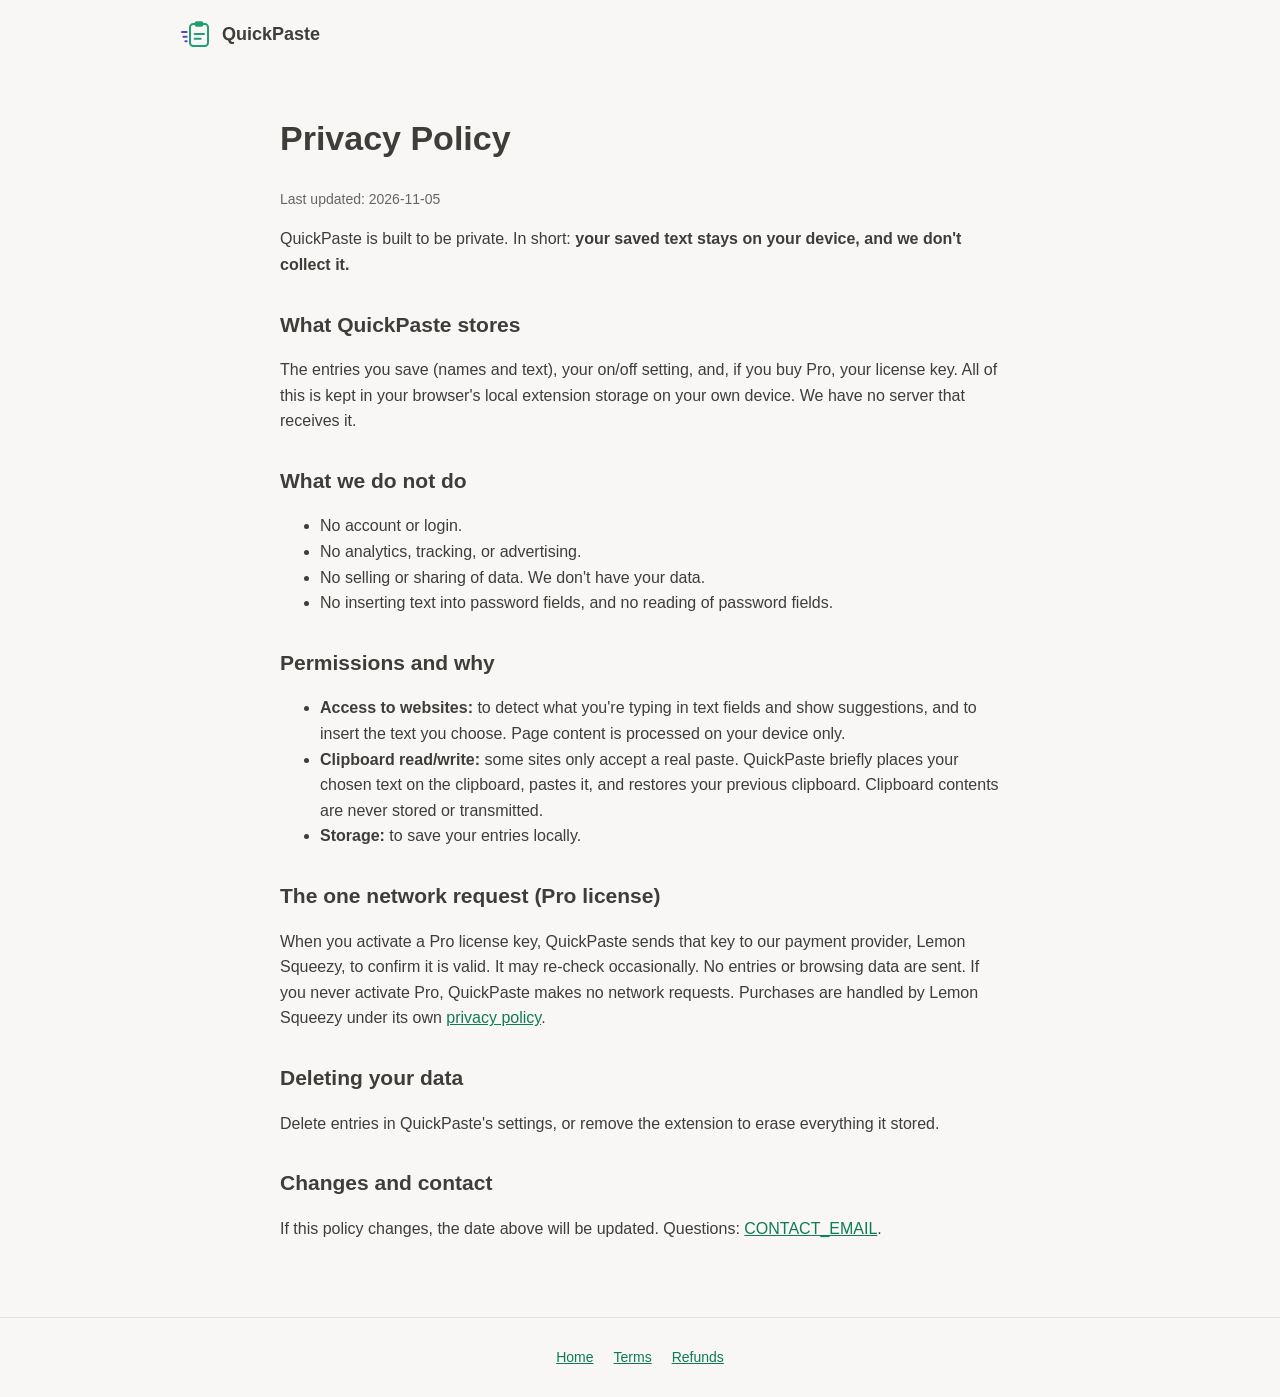
==== privacy.html @ 6c41e4d8 "Initial QuickPaste landing site Co-Authored-By: Claude Sonnet 5.5 <noreply@anthropic.com>" ====
<!doctype html>
<html lang="en"><head><meta charset="utf-8"><meta name="viewport" content="width=device-width,initial-scale=1">
<title>Privacy Policy · QuickPaste</title><link rel="icon" href="icon.png"><link rel="stylesheet" href="style.css"></head>
<body><div class="wrap">
<nav><a class="brand" href="./"><img src="logo.svg" alt="">QuickPaste</a></nav>
<div class="doc">
<h1>Privacy Policy</h1>
<p class="updated">Last updated: 2026-11-05</p>
<p>QuickPaste is built to be private. In short: <strong>your saved text stays on your device, and we don't collect it.</strong></p>

<h2>What QuickPaste stores</h2>
<p>The entries you save (names and text), your on/off setting, and, if you buy Pro, your license key. All of this is kept in your browser's local extension storage on your own device. We have no server that receives it.</p>

<h2>What we do not do</h2>
<ul>
<li>No account or login.</li>
<li>No analytics, tracking, or advertising.</li>
<li>No selling or sharing of data. We don't have your data.</li>
<li>No inserting text into password fields, and no reading of password fields.</li>
</ul>

<h2>Permissions and why</h2>
<ul>
<li><strong>Access to websites:</strong> to detect what you're typing in text fields and show suggestions, and to insert the text you choose. Page content is processed on your device only.</li>
<li><strong>Clipboard read/write:</strong> some sites only accept a real paste. QuickPaste briefly places your chosen text on the clipboard, pastes it, and restores your previous clipboard. Clipboard contents are never stored or transmitted.</li>
<li><strong>Storage:</strong> to save your entries locally.</li>
</ul>

<h2>The one network request (Pro license)</h2>
<p>When you activate a Pro license key, QuickPaste sends that key to our payment provider, Lemon Squeezy, to confirm it is valid. It may re-check occasionally. No entries or browsing data are sent. If you never activate Pro, QuickPaste makes no network requests. Purchases are handled by Lemon Squeezy under its own <a href="https://www.lemonsqueezy.com/privacy">privacy policy</a>.</p>

<h2>Deleting your data</h2>
<p>Delete entries in QuickPaste's settings, or remove the extension to erase everything it stored.</p>

<h2>Changes and contact</h2>
<p>If this policy changes, the date above will be updated. Questions: <a href="mailto:CONTACT_EMAIL">CONTACT_EMAIL</a>.</p>
</div></div>
<footer><a href="./">Home</a><a href="terms.html">Terms</a><a href="refund.html">Refunds</a></footer>
</body></html>
---- style.css ----
:root{--teal:#1D9E75;--teal-hover:#178562;--teal-text:#0F7A59;--tint:#E1F5EE;--purple:#534AB7;--text:#3D3D3A;--text2:#666;--bg:#F9F7F5;--surface:#fff;--border:#E0E0DC;--radius:12px}
@media (prefers-color-scheme:dark){:root{--teal:#2BB88A;--teal-hover:#4CCBA1;--teal-text:#4CCBA1;--tint:rgba(43,184,138,.16);--purple:#8F88E8;--text:#ECEBE6;--text2:#B4B3AC;--bg:#1C1C1A;--surface:#262624;--border:#3F3F3B}}
*{box-sizing:border-box}
body{margin:0;font:16px/1.6 -apple-system,BlinkMacSystemFont,"Segoe UI",Roboto,sans-serif;background:var(--bg);color:var(--text)}
a{color:var(--teal-text)}
.wrap{max-width:960px;margin:0 auto;padding:0 20px}
nav{display:flex;align-items:center;justify-content:space-between;padding:18px 0}
nav .brand{display:flex;align-items:center;gap:10px;font-weight:700;font-size:18px;color:var(--text);text-decoration:none}
nav .brand img{width:32px;height:32px}
nav .links a{margin-left:18px;text-decoration:none;color:var(--text2);font-size:15px}
.hero{text-align:center;padding:48px 0 32px}
.hero h1{font-size:clamp(32px,6vw,52px);line-height:1.15;margin:0 0 16px}
.hero h1 span{color:var(--teal-text)}
.hero p{font-size:19px;color:var(--text2);max-width:620px;margin:0 auto 28px}
.btn{display:inline-block;padding:13px 26px;border-radius:8px;background:#0F7A59;color:#fff;font-weight:600;text-decoration:none;border:0}
.btn:hover{background:#0b6248}
.btn.alt{background:transparent;color:var(--teal-text);border:1.5px solid var(--teal)}
.note{font-size:14px;color:var(--text2);margin-top:14px}
.demo{background:var(--surface);border:1px solid var(--border);border-radius:var(--radius);padding:24px;max-width:520px;margin:36px auto 0;text-align:left;box-shadow:0 4px 24px rgba(0,0,0,.08)}
.demo .field{border:1px solid var(--border);border-radius:8px;padding:10px 14px;font-size:16px;background:var(--bg)}
.demo .caret{display:inline-block;width:1px;height:1.1em;background:var(--text);vertical-align:text-bottom}
.demo .list{margin-top:8px;border:1px solid var(--border);border-radius:8px;overflow:hidden}
.demo .item{padding:10px 14px;font-size:14px;border-bottom:1px solid var(--border)}
.demo .item:last-child{border:0}
.demo .item.on{background:var(--tint)}
.demo .item b{display:block;font-size:14px}
.demo .item small{color:var(--text2)}
section{padding:44px 0}
h2{font-size:30px;text-align:center;margin:0 0 28px}
.grid{display:grid;grid-template-columns:repeat(auto-fit,minmax(210px,1fr));gap:16px}
.card{background:var(--surface);border:1px solid var(--border);border-radius:var(--radius);padding:22px}
.card h3{margin:0 0 6px;font-size:18px}
.card p{margin:0;color:var(--text2);font-size:15px}
.card .ico{font-size:28px;margin-bottom:8px}
.steps{counter-reset:s;display:grid;grid-template-columns:repeat(auto-fit,minmax(240px,1fr));gap:16px}
.steps .card::before{counter-increment:s;content:counter(s);display:inline-flex;width:30px;height:30px;border-radius:50%;background:var(--tint);color:var(--teal-text);font-weight:700;align-items:center;justify-content:center;margin-bottom:10px}
.pricing{display:grid;grid-template-columns:repeat(auto-fit,minmax(260px,1fr));gap:20px;max-width:700px;margin:0 auto}
.plan{background:var(--surface);border:1px solid var(--border);border-radius:var(--radius);padding:28px}
.plan.pro{border:2px solid var(--teal)}
.plan h3{margin:0}
.price{font-size:40px;font-weight:700;margin:6px 0}
.price small{font-size:15px;font-weight:400;color:var(--text2)}
.plan ul{padding-left:0;list-style:none;margin:16px 0 22px}
.plan li{padding:4px 0 4px 26px;position:relative;font-size:15px}
.plan li::before{content:"✓";position:absolute;left:0;color:var(--teal-text);font-weight:700}
details{background:var(--surface);border:1px solid var(--border);border-radius:var(--radius);padding:14px 18px;margin-bottom:10px}
summary{cursor:pointer;font-weight:600}
details p{color:var(--text2);margin:10px 0 0}
footer{border-top:1px solid var(--border);padding:28px 0;text-align:center;color:var(--text2);font-size:14px}
footer a{margin:0 10px}
.doc{max-width:720px;margin:0 auto;padding:20px 0 60px}
.doc h1{font-size:34px}
.doc h2{text-align:left;font-size:21px;margin:30px 0 8px}
.doc .updated{color:var(--text2);font-size:14px}
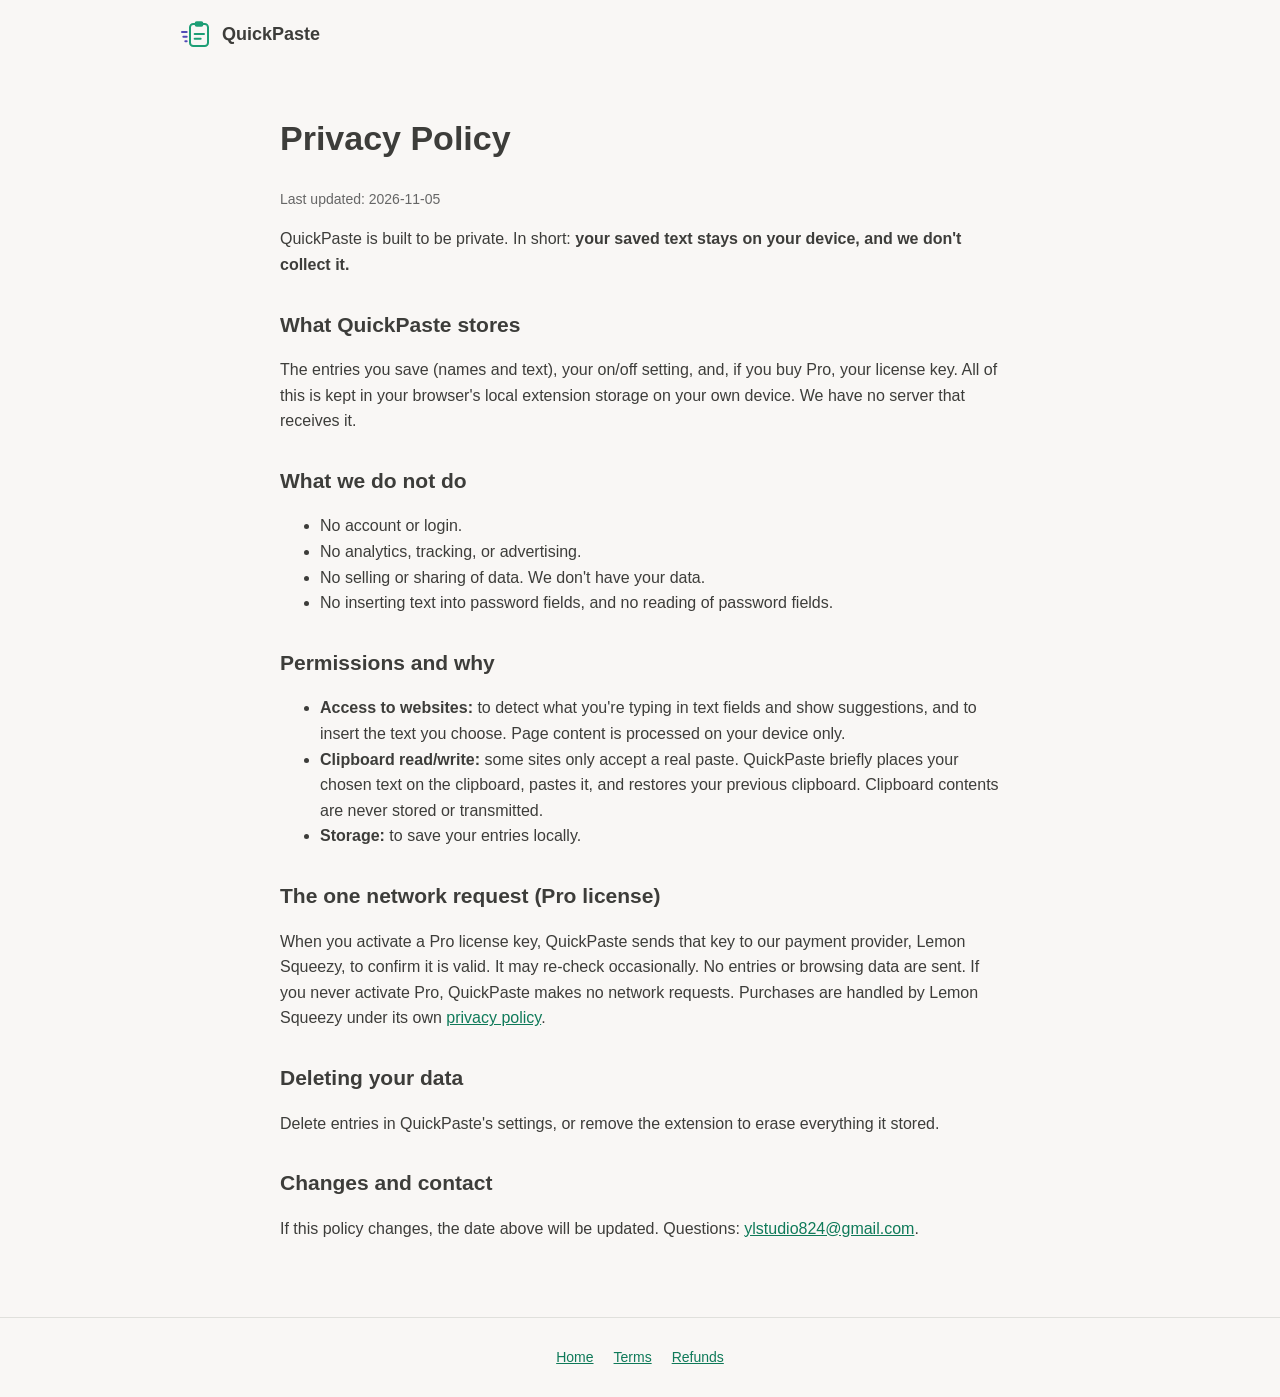
==== commit 32d56965: "Set contact email Co-Authored-By: Claude Sonnet 5.5 <noreply@anthropic.com>" ====
--- a/privacy.html
+++ b/privacy.html
@@ -33,7 +33,7 @@
 <p>Delete entries in QuickPaste's settings, or remove the extension to erase everything it stored.</p>
 
 <h2>Changes and contact</h2>
-<p>If this policy changes, the date above will be updated. Questions: <a href="mailto:CONTACT_EMAIL">CONTACT_EMAIL</a>.</p>
+<p>If this policy changes, the date above will be updated. Questions: <a href="mailto:ylstudio824@gmail.com">ylstudio824@gmail.com</a>.</p>
 </div></div>
 <footer><a href="./">Home</a><a href="terms.html">Terms</a><a href="refund.html">Refunds</a></footer>
 </body></html>
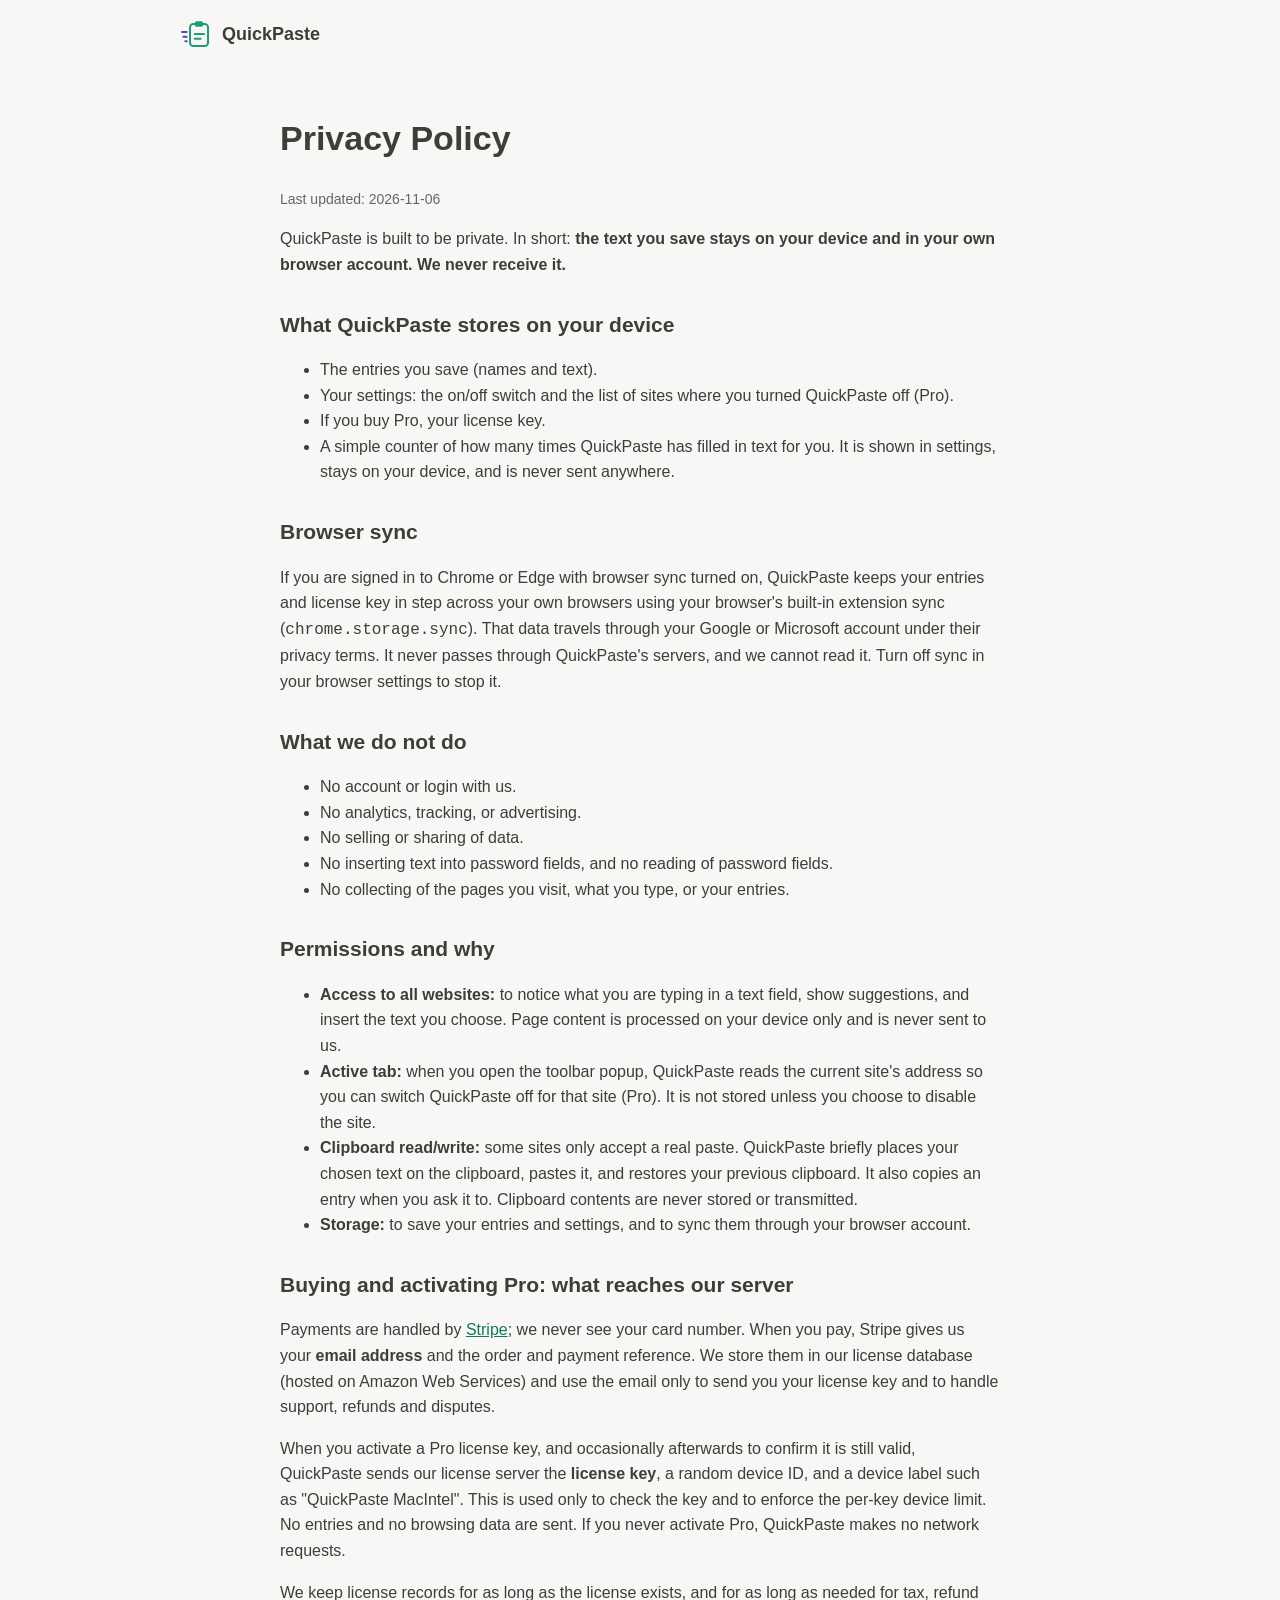
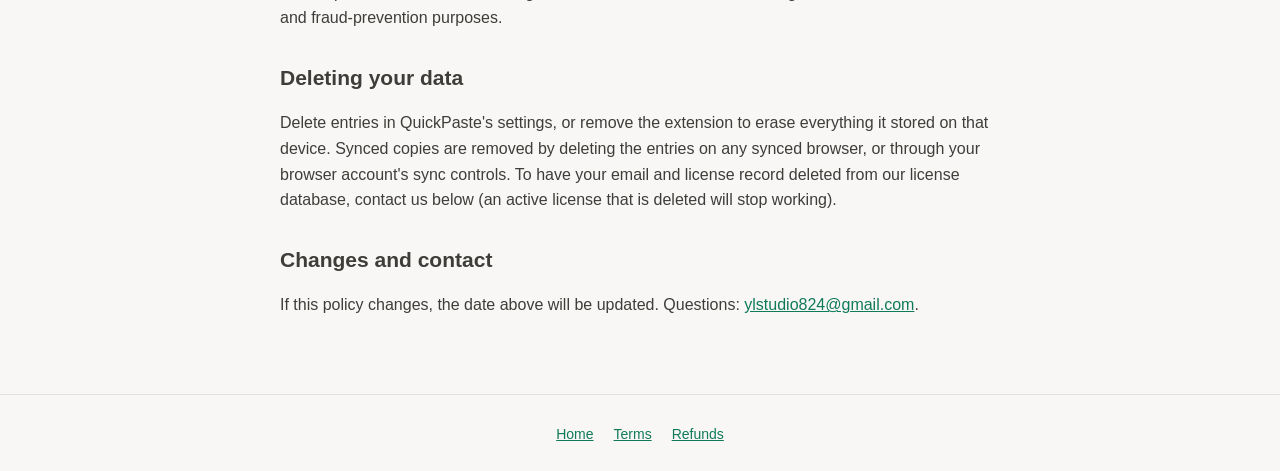
==== commit 4ea40c13: "Update privacy policy: Stripe, license server, browser sync, activeTab, usage counter Co-Authored-By" ====
--- a/privacy.html
+++ b/privacy.html
@@ -5,32 +5,44 @@
 <nav><a class="brand" href="./"><img src="logo.svg" alt="">QuickPaste</a></nav>
 <div class="doc">
 <h1>Privacy Policy</h1>
-<p class="updated">Last updated: 2026-11-05</p>
-<p>QuickPaste is built to be private. In short: <strong>your saved text stays on your device, and we don't collect it.</strong></p>
+<p class="updated">Last updated: 2026-11-06</p>
+<p>QuickPaste is built to be private. In short: <strong>the text you save stays on your device and in your own browser account. We never receive it.</strong></p>
 
-<h2>What QuickPaste stores</h2>
-<p>The entries you save (names and text), your on/off setting, and, if you buy Pro, your license key. All of this is kept in your browser's local extension storage on your own device. We have no server that receives it.</p>
+<h2>What QuickPaste stores on your device</h2>
+<ul>
+<li>The entries you save (names and text).</li>
+<li>Your settings: the on/off switch and the list of sites where you turned QuickPaste off (Pro).</li>
+<li>If you buy Pro, your license key.</li>
+<li>A simple counter of how many times QuickPaste has filled in text for you. It is shown in settings, stays on your device, and is never sent anywhere.</li>
+</ul>
+
+<h2>Browser sync</h2>
+<p>If you are signed in to Chrome or Edge with browser sync turned on, QuickPaste keeps your entries and license key in step across your own browsers using your browser's built-in extension sync (<code>chrome.storage.sync</code>). That data travels through your Google or Microsoft account under their privacy terms. It never passes through QuickPaste's servers, and we cannot read it. Turn off sync in your browser settings to stop it.</p>
 
 <h2>What we do not do</h2>
 <ul>
-<li>No account or login.</li>
+<li>No account or login with us.</li>
 <li>No analytics, tracking, or advertising.</li>
-<li>No selling or sharing of data. We don't have your data.</li>
+<li>No selling or sharing of data.</li>
 <li>No inserting text into password fields, and no reading of password fields.</li>
+<li>No collecting of the pages you visit, what you type, or your entries.</li>
 </ul>
 
 <h2>Permissions and why</h2>
 <ul>
-<li><strong>Access to websites:</strong> to detect what you're typing in text fields and show suggestions, and to insert the text you choose. Page content is processed on your device only.</li>
-<li><strong>Clipboard read/write:</strong> some sites only accept a real paste. QuickPaste briefly places your chosen text on the clipboard, pastes it, and restores your previous clipboard. Clipboard contents are never stored or transmitted.</li>
-<li><strong>Storage:</strong> to save your entries locally.</li>
+<li><strong>Access to all websites:</strong> to notice what you are typing in a text field, show suggestions, and insert the text you choose. Page content is processed on your device only and is never sent to us.</li>
+<li><strong>Active tab:</strong> when you open the toolbar popup, QuickPaste reads the current site's address so you can switch QuickPaste off for that site (Pro). It is not stored unless you choose to disable the site.</li>
+<li><strong>Clipboard read/write:</strong> some sites only accept a real paste. QuickPaste briefly places your chosen text on the clipboard, pastes it, and restores your previous clipboard. It also copies an entry when you ask it to. Clipboard contents are never stored or transmitted.</li>
+<li><strong>Storage:</strong> to save your entries and settings, and to sync them through your browser account.</li>
 </ul>
 
-<h2>The one network request (Pro license)</h2>
-<p>When you activate a Pro license key, QuickPaste sends that key to our payment provider, Lemon Squeezy, to confirm it is valid. It may re-check occasionally. No entries or browsing data are sent. If you never activate Pro, QuickPaste makes no network requests. Purchases are handled by Lemon Squeezy under its own <a href="https://www.lemonsqueezy.com/privacy">privacy policy</a>.</p>
+<h2>Buying and activating Pro: what reaches our server</h2>
+<p>Payments are handled by <a href="https://stripe.com/privacy">Stripe</a>; we never see your card number. When you pay, Stripe gives us your <strong>email address</strong> and the order and payment reference. We store them in our license database (hosted on Amazon Web Services) and use the email only to send you your license key and to handle support, refunds and disputes.</p>
+<p>When you activate a Pro license key, and occasionally afterwards to confirm it is still valid, QuickPaste sends our license server the <strong>license key</strong>, a random device ID, and a device label such as "QuickPaste MacIntel". This is used only to check the key and to enforce the per-key device limit. No entries and no browsing data are sent. If you never activate Pro, QuickPaste makes no network requests.</p>
+<p>We keep license records for as long as the license exists, and for as long as needed for tax, refund and fraud-prevention purposes.</p>
 
 <h2>Deleting your data</h2>
-<p>Delete entries in QuickPaste's settings, or remove the extension to erase everything it stored.</p>
+<p>Delete entries in QuickPaste's settings, or remove the extension to erase everything it stored on that device. Synced copies are removed by deleting the entries on any synced browser, or through your browser account's sync controls. To have your email and license record deleted from our license database, contact us below (an active license that is deleted will stop working).</p>
 
 <h2>Changes and contact</h2>
 <p>If this policy changes, the date above will be updated. Questions: <a href="mailto:ylstudio824@gmail.com">ylstudio824@gmail.com</a>.</p>
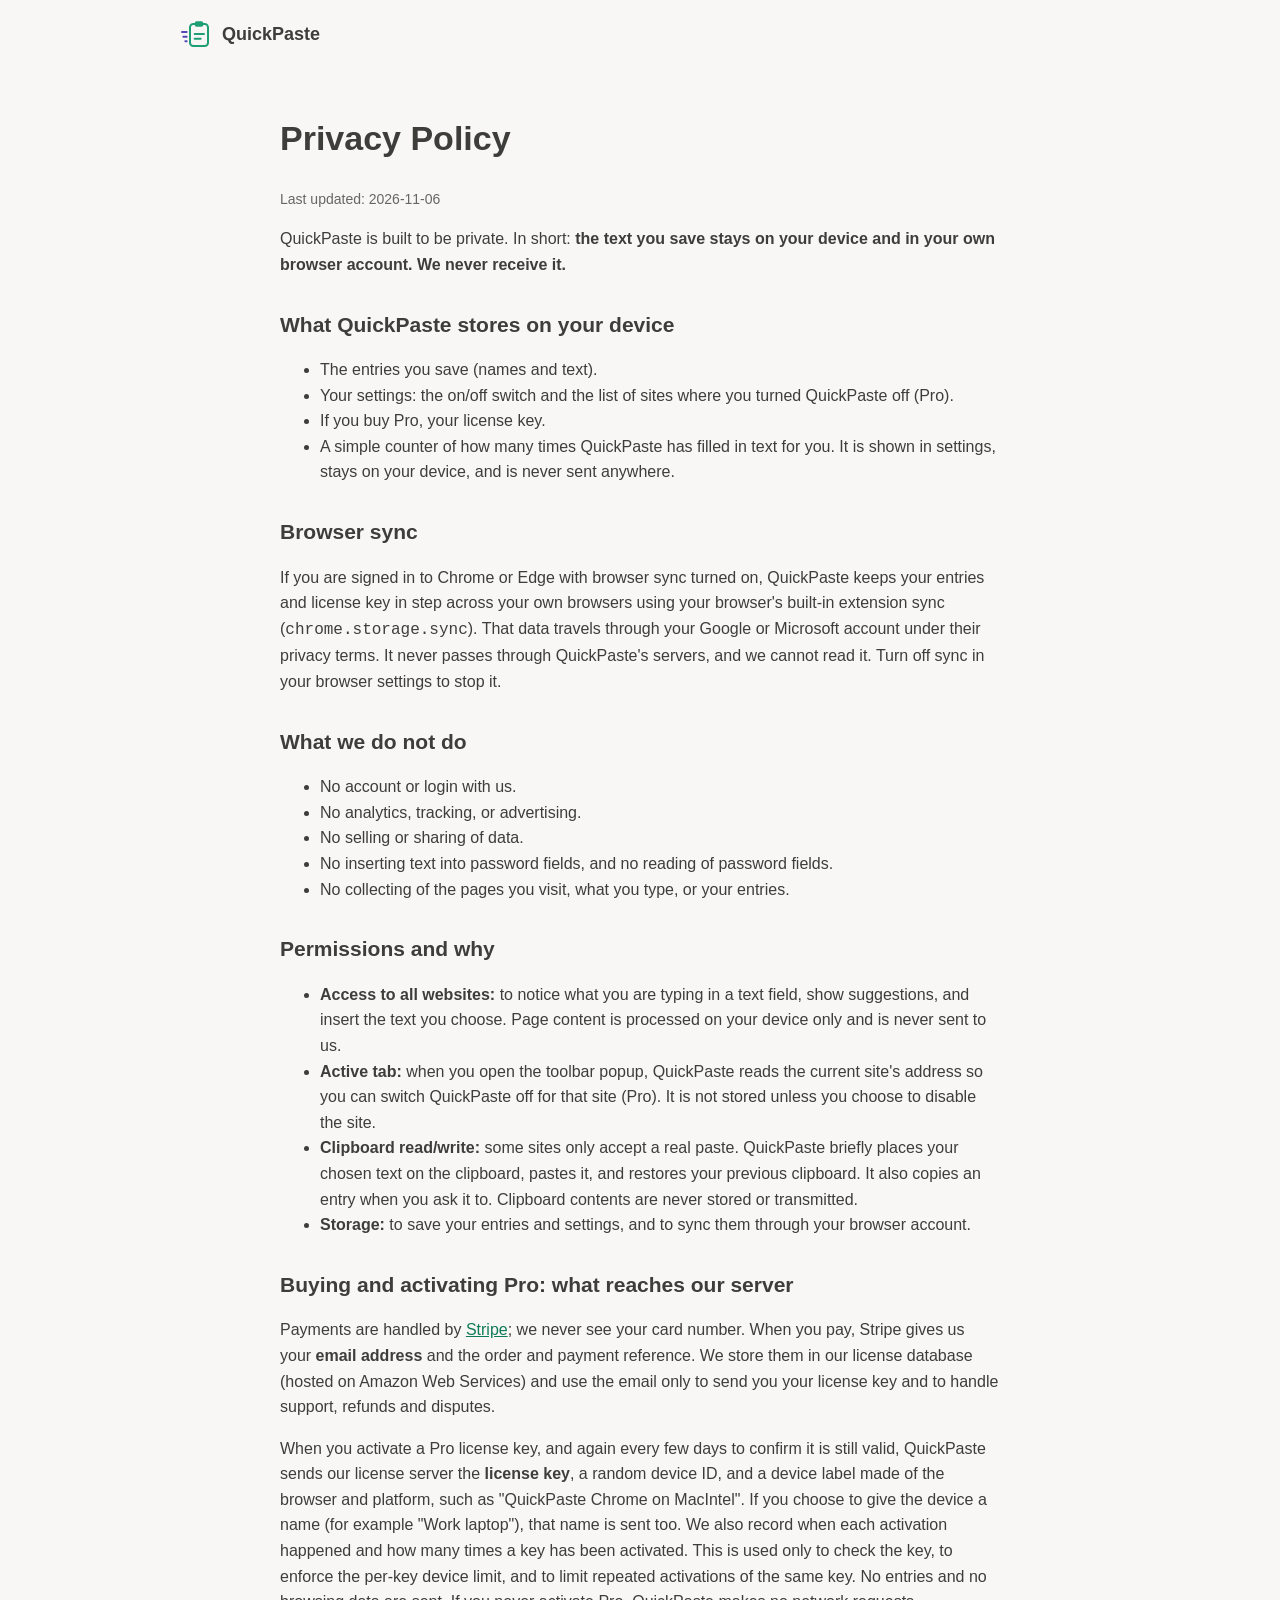
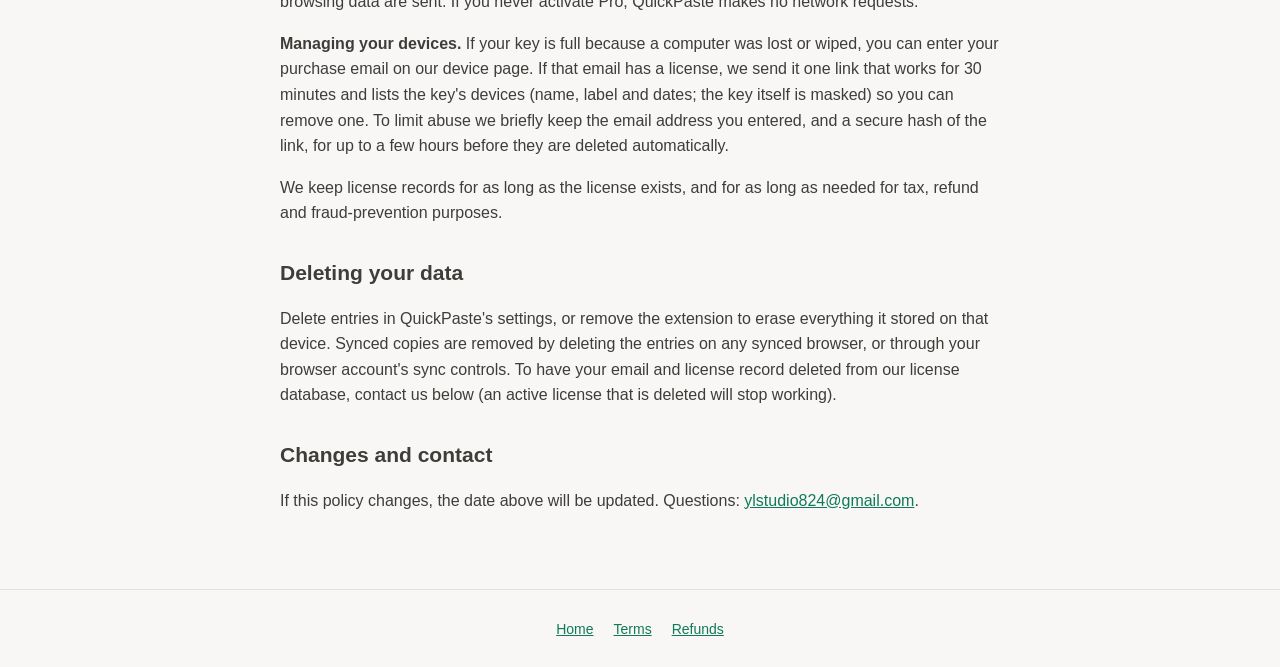
==== commit b4a69e2d: "Privacy: device label, optional name, manage-devices link; fix Free limit (15) and Pro device count " ====
--- a/privacy.html
+++ b/privacy.html
@@ -38,7 +38,8 @@
 
 <h2>Buying and activating Pro: what reaches our server</h2>
 <p>Payments are handled by <a href="https://stripe.com/privacy">Stripe</a>; we never see your card number. When you pay, Stripe gives us your <strong>email address</strong> and the order and payment reference. We store them in our license database (hosted on Amazon Web Services) and use the email only to send you your license key and to handle support, refunds and disputes.</p>
-<p>When you activate a Pro license key, and occasionally afterwards to confirm it is still valid, QuickPaste sends our license server the <strong>license key</strong>, a random device ID, and a device label such as "QuickPaste MacIntel". This is used only to check the key and to enforce the per-key device limit. No entries and no browsing data are sent. If you never activate Pro, QuickPaste makes no network requests.</p>
+<p>When you activate a Pro license key, and again every few days to confirm it is still valid, QuickPaste sends our license server the <strong>license key</strong>, a random device ID, and a device label made of the browser and platform, such as "QuickPaste Chrome on MacIntel". If you choose to give the device a name (for example "Work laptop"), that name is sent too. We also record when each activation happened and how many times a key has been activated. This is used only to check the key, to enforce the per-key device limit, and to limit repeated activations of the same key. No entries and no browsing data are sent. If you never activate Pro, QuickPaste makes no network requests.</p>
+<p><strong>Managing your devices.</strong> If your key is full because a computer was lost or wiped, you can enter your purchase email on our device page. If that email has a license, we send it one link that works for 30 minutes and lists the key's devices (name, label and dates; the key itself is masked) so you can remove one. To limit abuse we briefly keep the email address you entered, and a secure hash of the link, for up to a few hours before they are deleted automatically.</p>
 <p>We keep license records for as long as the license exists, and for as long as needed for tax, refund and fraud-prevention purposes.</p>
 
 <h2>Deleting your data</h2>
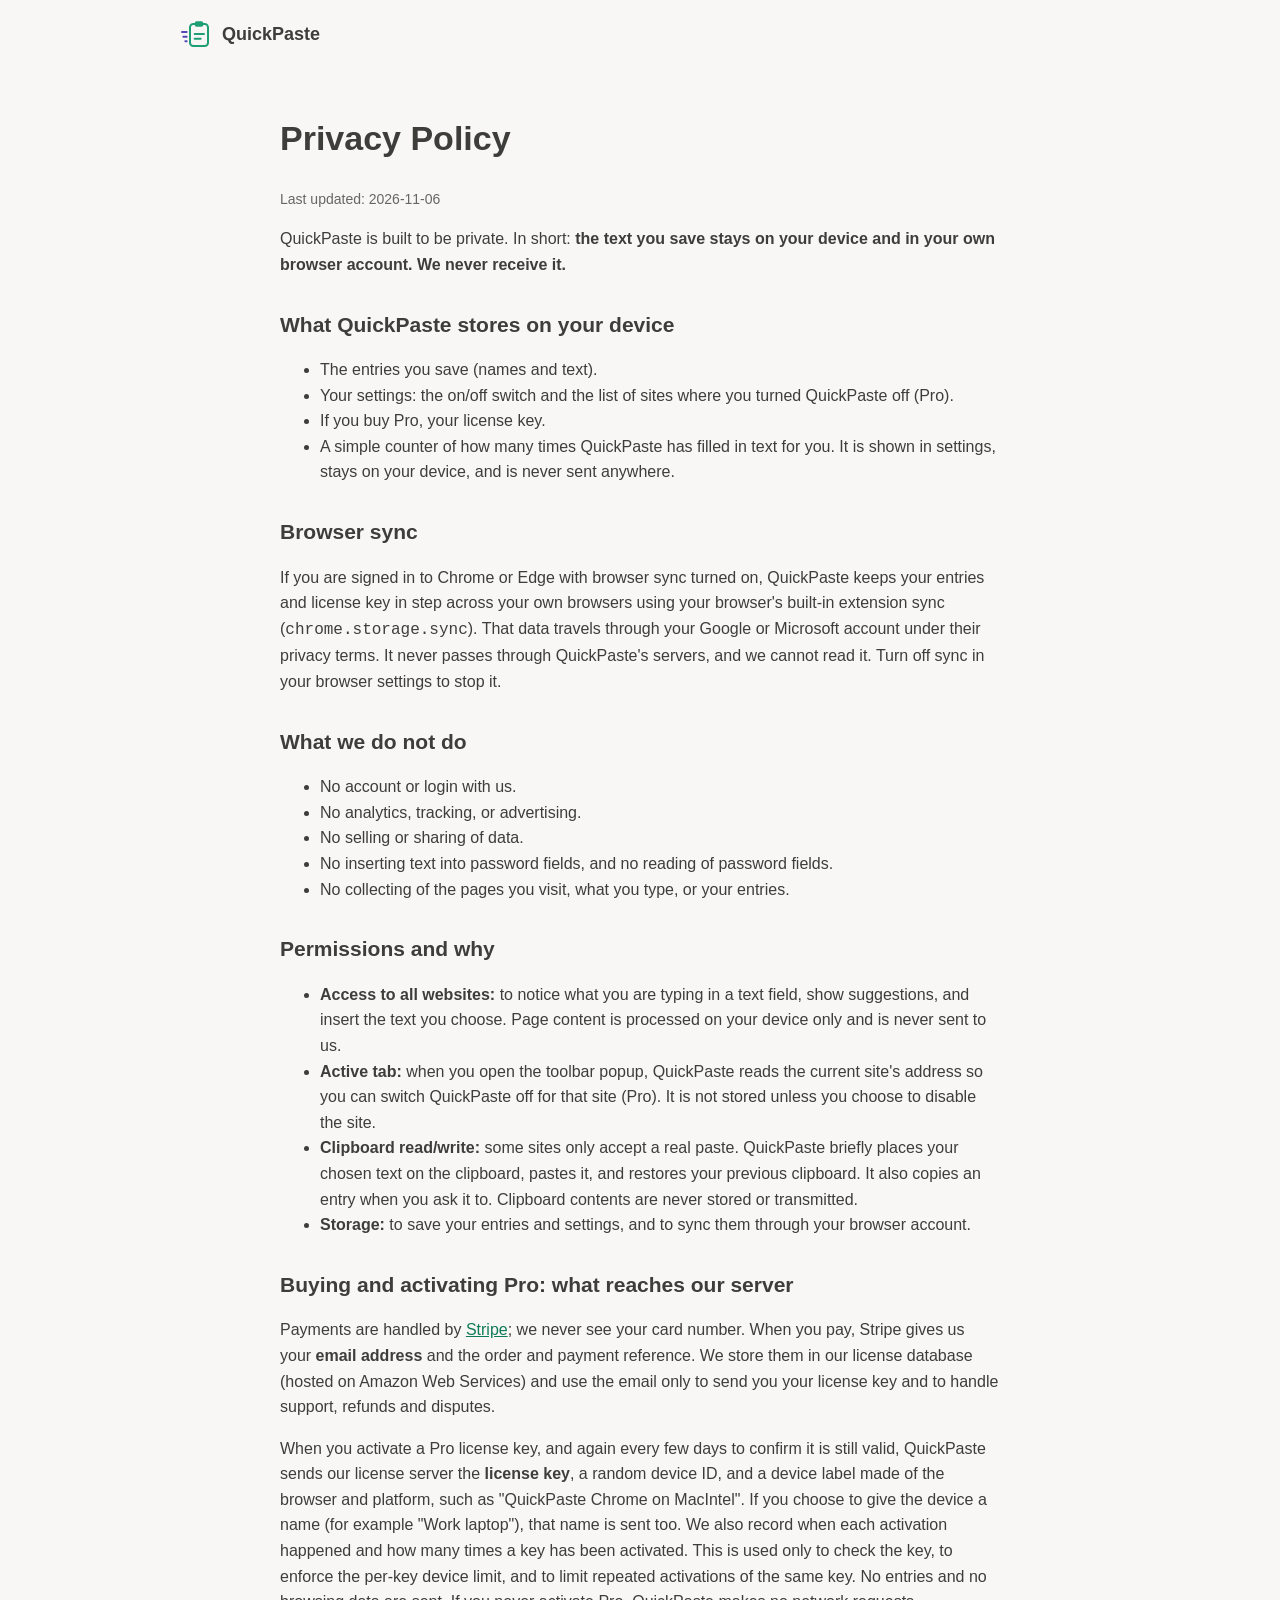
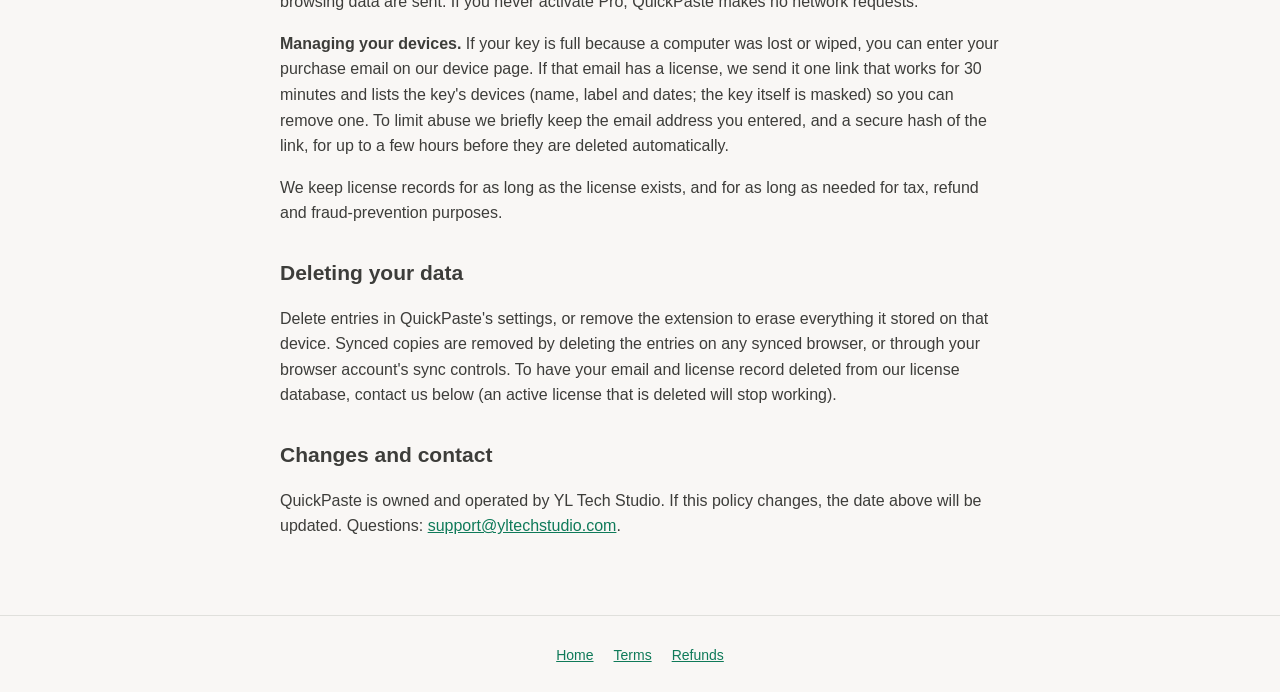
==== commit 9a832fa2: "Site: support@yltechstudio.com contact, YL Tech Studio ownership, Free/Pro feature list, sync-accura" ====
--- a/privacy.html
+++ b/privacy.html
@@ -46,7 +46,7 @@
 <p>Delete entries in QuickPaste's settings, or remove the extension to erase everything it stored on that device. Synced copies are removed by deleting the entries on any synced browser, or through your browser account's sync controls. To have your email and license record deleted from our license database, contact us below (an active license that is deleted will stop working).</p>
 
 <h2>Changes and contact</h2>
-<p>If this policy changes, the date above will be updated. Questions: <a href="mailto:ylstudio824@gmail.com">ylstudio824@gmail.com</a>.</p>
+<p>QuickPaste is owned and operated by YL Tech Studio. If this policy changes, the date above will be updated. Questions: <a href="mailto:support@yltechstudio.com">support@yltechstudio.com</a>.</p>
 </div></div>
 <footer><a href="./">Home</a><a href="terms.html">Terms</a><a href="refund.html">Refunds</a></footer>
 </body></html>
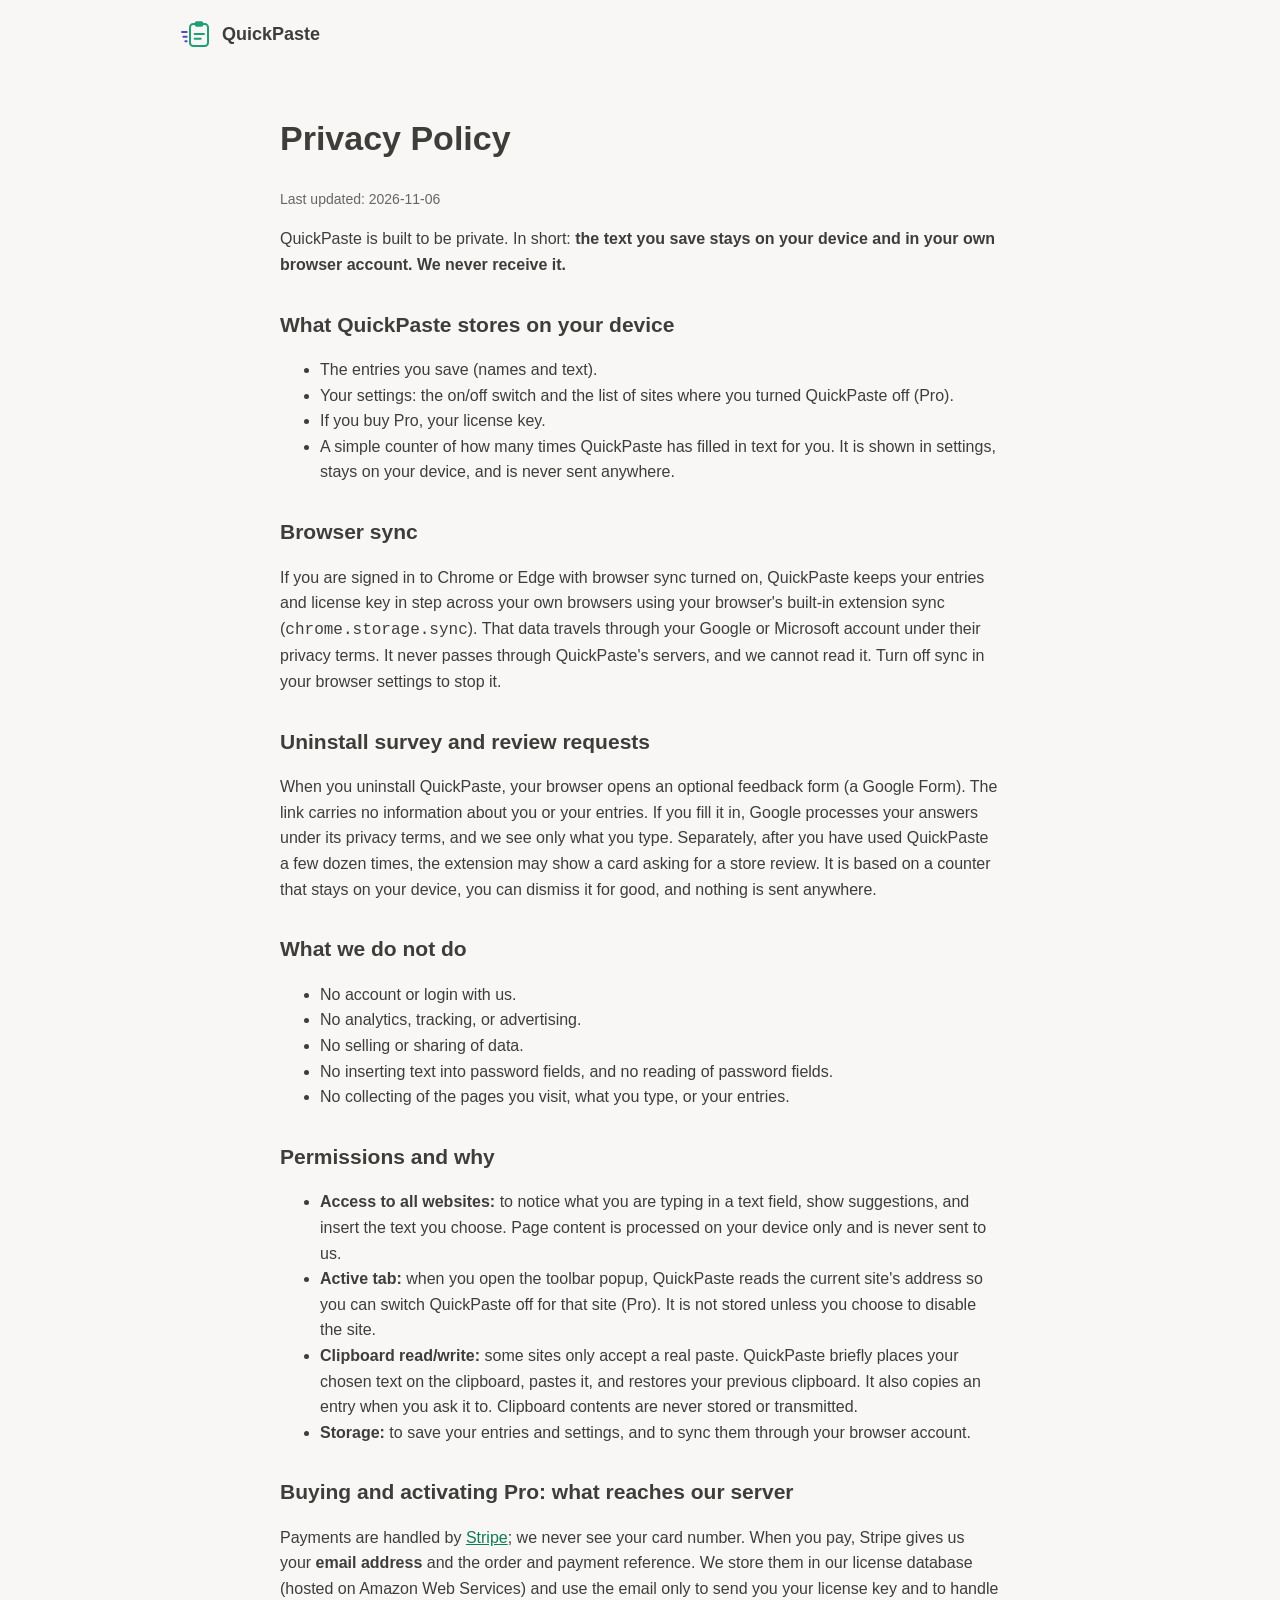
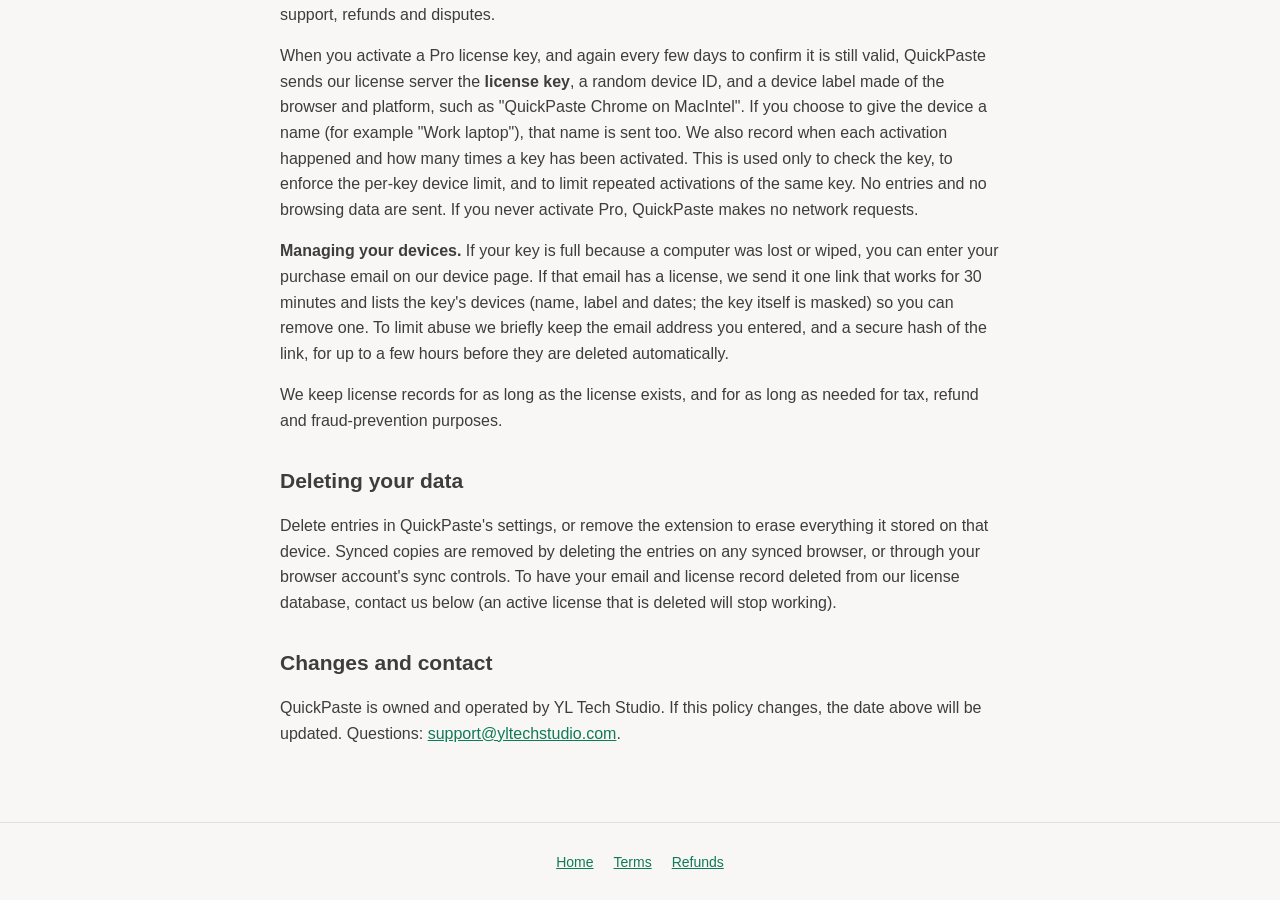
==== commit ff705e46: "Privacy: uninstall survey (Google Form) and review request Co-Authored-By: Claude Sonnet 5.5 <norepl" ====
--- a/privacy.html
+++ b/privacy.html
@@ -18,6 +18,9 @@
 
 <h2>Browser sync</h2>
 <p>If you are signed in to Chrome or Edge with browser sync turned on, QuickPaste keeps your entries and license key in step across your own browsers using your browser's built-in extension sync (<code>chrome.storage.sync</code>). That data travels through your Google or Microsoft account under their privacy terms. It never passes through QuickPaste's servers, and we cannot read it. Turn off sync in your browser settings to stop it.</p>
+
+<h2>Uninstall survey and review requests</h2>
+<p>When you uninstall QuickPaste, your browser opens an optional feedback form (a Google Form). The link carries no information about you or your entries. If you fill it in, Google processes your answers under its privacy terms, and we see only what you type. Separately, after you have used QuickPaste a few dozen times, the extension may show a card asking for a store review. It is based on a counter that stays on your device, you can dismiss it for good, and nothing is sent anywhere.</p>
 
 <h2>What we do not do</h2>
 <ul>
